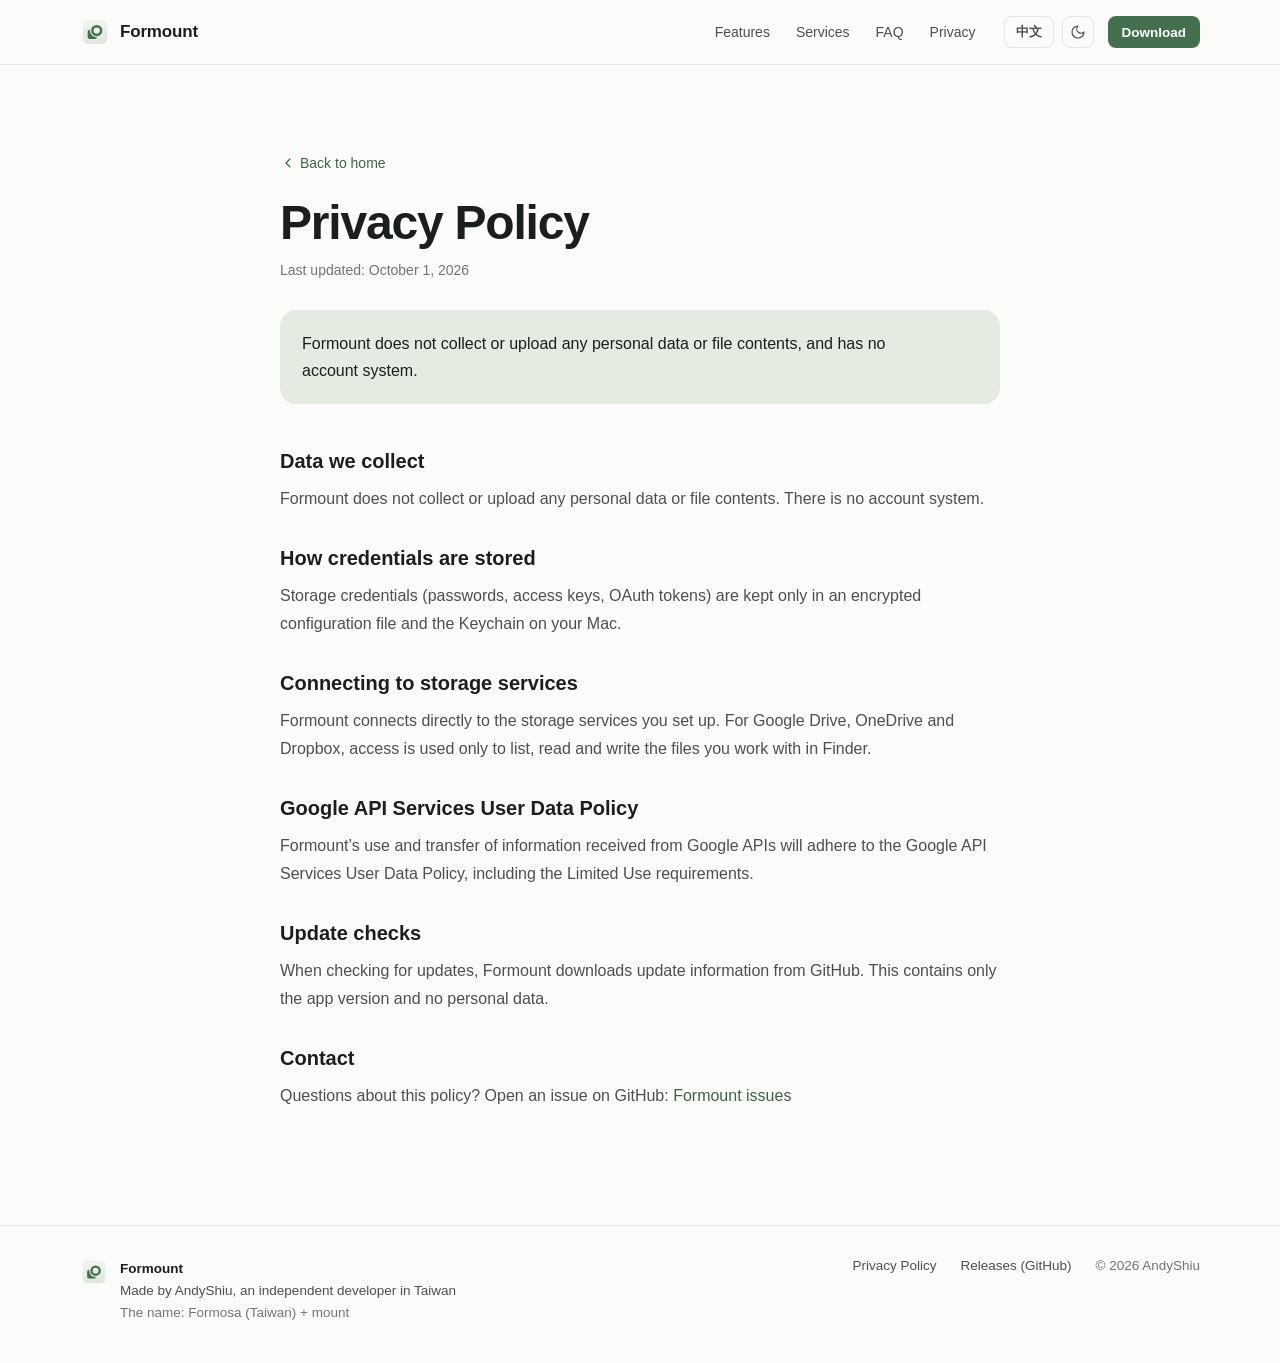
==== privacy.html @ 0ed60bf0 "更新官網" ====
<!doctype html>
<html lang="zh-Hant-TW">
<head>
<meta charset="utf-8">
<meta name="viewport" content="width=device-width, initial-scale=1">
<title>隱私權政策 — Formount</title>
<meta name="description" content="Formount 隱私權政策:不收集、不上傳任何個人資料或檔案內容。">
<link rel="canonical" href="https://formount.andyshiu.com/privacy.html">
<meta name="theme-color" content="#FBFCFA" media="(prefers-color-scheme: light)">
<meta name="theme-color" content="#111311" media="(prefers-color-scheme: dark)">
<link rel="icon" href="favicon.ico" sizes="any">
<link rel="icon" href="assets/appicon.svg" type="image/svg+xml">
<link rel="apple-touch-icon" href="assets/apple-touch-icon.png">
<link rel="stylesheet" href="styles.css?v=1790839336">
<script>
  try {
    var t = localStorage.getItem('formount-theme'); if (t === 'light' || t === 'dark') document.documentElement.dataset.theme = t;
  } catch (e) {}
</script>
<script src="site.js?v=1790839336" defer></script>
</head>
<body data-page="privacy">

<header class="nav pad">
  <div class="wrap nav-in">
    <a class="brand" href="./">
      <img class="light-only" src="assets/appicon.svg" alt=""><img class="dark-only" src="assets/appicon-dark.svg" alt="">
      <span>Formount</span>
    </a>
    <nav class="nav-links desktop-only">
      <a href="./#features" data-i18n="navFeatures">功能</a>
      <a href="./#services" data-i18n="navServices">支援服務</a>
      <a href="./#faq" data-i18n="navFaq">常見問題</a>
      <a href="privacy.html" data-i18n="navPrivacy">隱私權</a>
    </nav>
    <div class="nav-tools">
      <button class="tool" type="button" data-action="lang" data-i18n="langLabel">EN</button>
      <button class="tool square" type="button" data-action="theme" data-i18n-aria="themeLabel" aria-label="切換深淺色">
        <svg class="i light-only"><use href="assets/icons.svg#i-moon"/></svg>
        <svg class="i dark-only"><use href="assets/icons.svg#i-sun"/></svg>
      </button>
      <a class="nav-dl desktop-only" href="https://github.com/AndyShiu/Formount-releases/releases/latest/download/Formount.dmg" data-i18n="navDownload">下載</a>
    </div>
  </div>
</header>

<main class="privacy pad">
  <div class="privacy-in">
    <a class="back" href="./"><svg class="i"><use href="assets/icons.svg#i-chevron-left"/></svg><span data-i18n="pv.back">回到首頁</span></a>
    <h1 data-i18n="pv.title">隱私權政策</h1>
    <div class="updated" data-i18n="pv.updated">最後更新:2026 年 10 月 1 日</div>
    <div class="summary" data-i18n="pv.summary">Formount 不收集、不上傳任何個人資料或檔案內容,也沒有帳號系統。</div>
    <div class="pv-sections">
      <section><h2 data-i18n="pv.sections.0.h">我們收集的資料</h2><p data-i18n="pv.sections.0.b">Formount 不收集、不上傳任何個人資料或檔案內容;沒有帳號系統。</p></section>
      <section><h2 data-i18n="pv.sections.1.h">登入資料的儲存</h2><p data-i18n="pv.sections.1.b">儲存空間的登入資料(密碼、存取金鑰、OAuth token)只存在你 Mac 上的加密設定檔與鑰匙圈。</p></section>
      <section><h2 data-i18n="pv.sections.2.h">與儲存服務的連線</h2><p data-i18n="pv.sections.2.b">Formount 直接連到你自己設定的儲存服務。使用 Google 雲端硬碟、OneDrive、Dropbox 時,只用來列出、讀取、寫入你在 Finder 中操作的檔案。</p></section>
      <section><h2 data-i18n="pv.sections.3.h">Google API 服務使用者資料政策</h2><p data-i18n="pv.sections.3.b">Formount 對 Google 使用者資料的使用與轉移,遵守 Google API Services User Data Policy,包括「有限使用」(Limited Use)的規定。</p></section>
      <section><h2 data-i18n="pv.sections.4.h">檢查更新</h2><p data-i18n="pv.sections.4.b">檢查更新時會連到 GitHub 下載更新資訊,只包含 App 版本,不含個人資料。</p></section>
      <section>
        <h2 data-i18n="pv.contactH">聯絡方式</h2>
        <p><span data-i18n="pv.contactB">對這份政策有任何問題,請到 GitHub 開議題:</span> <a href="https://github.com/AndyShiu/Formount-releases/issues" data-i18n="pv.contactLink">Formount 議題回報</a></p>
      </section>
    </div>
  </div>
</main>

<footer class="foot pad">
  <div class="wrap foot-in">
    <div class="foot-brand">
      <img class="light-only" src="assets/appicon.svg" alt=""><img class="dark-only" src="assets/appicon-dark.svg" alt="">
      <div><b>Formount</b><span data-i18n="footBy">台灣獨立開發者 AndyShiu 製作</span><div class="muted" data-i18n="footName">名字來自 Formosa(福爾摩沙)+ mount(掛載)</div></div>
    </div>
    <div class="foot-links">
      <a href="privacy.html" data-i18n="footPrivacy">隱私權政策</a>
      <a href="https://github.com/AndyShiu/Formount-releases/releases" data-i18n="footRel">版本紀錄(GitHub)</a>
      <span>© 2026 AndyShiu</span>
    </div>
  </div>
</footer>

</body>
</html>
---- styles.css ----
/* Formount 官網。設計:docs/claude-design/website/handoff/README.md(數值以那裡為準)
   深淺色:跟隨系統,或以 <html data-theme="light|dark"> 手動指定(site.js) */

:root {
  --bg: #FBFCFA; --bg2: #F2F5F0; --card: #FFFFFF;
  --ink: #1B1F1C; --ink2: #4A514C; --ink3: #6F7671;
  --line: rgba(20,40,25,0.10);
  --ac: #44704F; --acSoft: #E4ECE2; --acText: #3A6344;
  --shadow: 0 30px 60px -24px rgba(30,50,35,0.30);
  --fwin: #FFFFFF; --fside: #EDEFEC; --fsel: rgba(0,0,0,0.075); --falt: #F5F6F4; --fline: rgba(0,0,0,0.08);
  /* 選單列面板(仿 macOS) */
  --mPanel: rgba(250,250,252,0.94); --mCard: #ffffff; --mLine: rgba(0,0,0,0.07);
  --mFg: #1d1d1f; --mFg2: rgba(60,60,67,0.72); --mFg3: rgba(60,60,67,0.45);
  --mFill: rgba(0,0,0,0.05); --mFillStrong: rgba(0,0,0,0.1); --mAccent: #44704F;
  --mGreen: #1f9e45; --mGreenSoft: rgba(40,167,69,0.13); --mBorder: rgba(0,0,0,0.12);
  color-scheme: light;
}

/* 深色:兩組選擇器內容相同(跟隨系統、手動指定) */
@media (prefers-color-scheme: dark) {
  :root:not([data-theme="light"]) {
    --bg: #111311; --bg2: #171A17; --card: #1D211E;
    --ink: #EEF1EE; --ink2: #B3BAB4; --ink3: #8A928C;
    --line: rgba(255,255,255,0.09);
    --ac: #5B8F66; --acSoft: #223127; --acText: #8BBE95;
    --shadow: 0 30px 60px -24px rgba(0,0,0,0.7);
    --fwin: #1E201F; --fside: #2A2D2B; --fsel: rgba(255,255,255,0.11); --falt: rgba(255,255,255,0.035); --fline: rgba(255,255,255,0.08);
    --mPanel: rgba(38,38,41,0.92); --mCard: #3a3a3d; --mLine: rgba(255,255,255,0.08);
    --mFg: #f5f5f7; --mFg2: rgba(235,235,245,0.62); --mFg3: rgba(235,235,245,0.38);
    --mFill: rgba(255,255,255,0.08); --mFillStrong: rgba(255,255,255,0.15); --mAccent: #5B8F66;
    --mGreen: #32d74b; --mGreenSoft: rgba(50,215,75,0.16); --mBorder: rgba(255,255,255,0.12);
    color-scheme: dark;
  }
}
:root[data-theme="dark"] {
  --bg: #111311; --bg2: #171A17; --card: #1D211E;
  --ink: #EEF1EE; --ink2: #B3BAB4; --ink3: #8A928C;
  --line: rgba(255,255,255,0.09);
  --ac: #5B8F66; --acSoft: #223127; --acText: #8BBE95;
  --shadow: 0 30px 60px -24px rgba(0,0,0,0.7);
  --fwin: #1E201F; --fside: #2A2D2B; --fsel: rgba(255,255,255,0.11); --falt: rgba(255,255,255,0.035); --fline: rgba(255,255,255,0.08);
  --mPanel: rgba(38,38,41,0.92); --mCard: #3a3a3d; --mLine: rgba(255,255,255,0.08);
  --mFg: #f5f5f7; --mFg2: rgba(235,235,245,0.62); --mFg3: rgba(235,235,245,0.38);
  --mFill: rgba(255,255,255,0.08); --mFillStrong: rgba(255,255,255,0.15); --mAccent: #5B8F66;
  --mGreen: #32d74b; --mGreenSoft: rgba(50,215,75,0.16); --mBorder: rgba(255,255,255,0.12);
  color-scheme: dark;
}

/* 依深淺色顯示對應的圖(截圖、App 圖示、切換按鈕)。隱藏的 lazy 圖片不會被下載 */
.dark-only { display: none !important; }
@media (prefers-color-scheme: dark) {
  :root:not([data-theme="light"]) .dark-only { display: block !important; }
  :root:not([data-theme="light"]) .light-only { display: none !important; }
}
:root[data-theme="dark"] .dark-only { display: block !important; }
:root[data-theme="dark"] .light-only { display: none !important; }

/* ---------- 基礎 ---------- */
* { box-sizing: border-box; }
html { scroll-behavior: smooth; scroll-padding-top: 72px; }
body {
  margin: 0; background: var(--bg); color: var(--ink);
  font-family: -apple-system, BlinkMacSystemFont, 'SF Pro Text', 'PingFang TC', 'Helvetica Neue', sans-serif;
  -webkit-font-smoothing: antialiased;
}
a { color: var(--acText); text-decoration: none; }
a:hover { text-decoration: underline; }
img { display: block; max-width: 100%; height: auto; }
h1, h2, h3, p { margin: 0; }
button { font: inherit; }

svg.i { width: 1em; height: 1em; flex: none; fill: none; stroke: currentColor; stroke-width: 1.75;
  stroke-linecap: round; stroke-linejoin: round; }

.pad { padding-left: clamp(20px, 5vw, 64px); padding-right: clamp(20px, 5vw, 64px); }
.wrap { max-width: 1120px; margin: 0 auto; }
.section { padding-top: clamp(72px, 9vw, 128px); padding-bottom: clamp(72px, 9vw, 128px); }
.alt { background: var(--bg2); }

.h2 { font-size: clamp(28px, 3.4vw, 46px); font-weight: 700; letter-spacing: -0.02em; line-height: 1.15; text-wrap: balance; }
.lead { font-size: clamp(16px, 1.35vw, 18px); line-height: 1.65; color: var(--ink2); text-wrap: pretty; }
.center { text-align: center; }
.head { max-width: 680px; margin: 0 auto; text-align: center; }
.eyebrow { font-size: 14px; font-weight: 600; color: var(--acText); }
.head .h2 { margin-top: 10px; }
.head .lead { margin-top: 16px; }

/* 桌面/手機(720px 為界) */
@media (max-width: 719px) { .desktop-only { display: none !important; } }
@media (min-width: 720px) { .mobile-only { display: none !important; } }

/* ---------- 導覽列 ---------- */
.nav { border-bottom: 1px solid var(--line); position: sticky; top: 0; z-index: 20;
  background: color-mix(in srgb, var(--bg) 86%, transparent); backdrop-filter: saturate(1.4) blur(16px);
  -webkit-backdrop-filter: saturate(1.4) blur(16px); }
.nav-in { height: 64px; display: flex; align-items: center; gap: 28px; }
.brand { display: flex; align-items: center; gap: 10px; margin-right: auto; color: var(--ink); }
.brand:hover { text-decoration: none; }
.brand img { width: 30px; height: 30px; }
.brand span { font-size: 17px; font-weight: 650; letter-spacing: -0.01em; }
.nav-links { display: flex; gap: 26px; font-size: 14px; }
.nav-links a { color: var(--ink2); }
.nav-links a:hover { color: var(--ink); text-decoration: none; }
.nav-tools { display: flex; align-items: center; gap: 8px; }
.tool { height: 32px; min-width: 32px; padding: 0 11px; border-radius: 8px; border: 1px solid var(--line);
  background: transparent; color: var(--ink2); font-size: 13px; font-weight: 600; cursor: pointer;
  display: flex; align-items: center; justify-content: center; }
.tool:hover { color: var(--ink); }
.tool.square { padding: 0; width: 32px; }
.tool svg.i { font-size: 16px; }
.nav-dl { margin-left: 6px; height: 32px; display: flex; align-items: center; padding: 0 14px; border-radius: 8px;
  background: var(--ac); color: #fff; font-size: 13.5px; font-weight: 600; }
.nav-dl:hover { text-decoration: none; filter: brightness(1.08); }

/* ---------- 下載按鈕 ---------- */
.dl { display: flex; flex-direction: column; align-items: flex-start; gap: 12px; }
.center .dl { align-items: center; }
.btn { display: inline-flex; align-items: center; gap: 10px; background: var(--ac); color: #fff; font-size: 17px;
  font-weight: 600; padding: 14px 26px; border-radius: 12px; }
.btn:hover { text-decoration: none; filter: brightness(1.08); }
.btn svg.i { font-size: 19px; }
.req { font-size: 13.5px; color: var(--ink3); }
.mcard { display: flex; align-items: center; gap: 14px; padding: 14px 16px; border-radius: 14px; background: var(--card);
  border: 1px solid var(--line); max-width: 440px; text-align: left; }
.center .mcard { margin: 0 auto; }
.mcard .ico { width: 40px; height: 40px; border-radius: 10px; background: var(--acSoft); color: var(--acText);
  display: flex; align-items: center; justify-content: center; flex: none; font-size: 22px; }
.mcard .txt { flex: 1; min-width: 0; }
.mcard .t1 { font-size: 15px; font-weight: 600; }
.mcard .t2 { font-size: 13px; line-height: 1.45; color: var(--ink2); margin-top: 2px; }
.mcard button { flex: none; height: 34px; padding: 0 12px; border-radius: 9px; border: none; background: var(--ac);
  color: #fff; font-size: 13px; font-weight: 600; cursor: pointer; }
.mreq { font-size: 12.5px; color: var(--ink3); margin-top: 10px; }

/* ---------- Hero ---------- */
.hero { padding-top: clamp(40px, 6vw, 96px); padding-bottom: clamp(40px, 6vw, 96px); }
.hero-in { max-width: 1200px; margin: 0 auto; display: flex; flex-wrap: wrap; align-items: center; gap: clamp(32px, 4vw, 56px); }
.hero-text { flex: 1 1 340px; min-width: 0; max-width: 470px; }
.hero-icon { width: clamp(64px, 6vw, 88px); height: auto; }
.hero h1 { font-size: clamp(34px, 4.4vw, 60px); font-weight: 700; letter-spacing: -0.025em; line-height: 1.12;
  margin-top: 24px; text-wrap: balance; }
.hero .lead { margin-top: 20px; }
.hero .dl, .hero .mcard { margin-top: 30px; }
.hero-art { flex: 1.4 1 420px; min-width: 0; position: relative; aspect-ratio: 100 / 88; }
.hero-art .finder-frame { position: absolute; left: 0; top: 0; width: 80%; }
.hero-art .shot { position: absolute; left: 21%; top: 25%; width: 79%; }
.hero-art .panel-slot { position: absolute; left: 0; top: 43%; width: 27%; }

/* ---------- 支援的服務 ---------- */
.svc-grid { display: grid; grid-template-columns: repeat(auto-fit, minmax(260px, 1fr)); gap: 20px;
  margin-top: clamp(40px, 4.5vw, 60px); align-items: start; }
.card { background: var(--card); border: 1px solid var(--line); border-radius: 18px; }
.svc { padding: 22px; display: flex; flex-direction: column; gap: 18px; }
.svc-group { font-size: 13px; font-weight: 600; color: var(--ink3); }
.svc-row { display: flex; gap: 14px; align-items: center; }
.tile { width: 40px; height: 40px; border-radius: 11px; color: #fff; display: flex; align-items: center;
  justify-content: center; flex: none; font-size: 21px; background: oklch(0.63 0.14 var(--h)); }
.svc-name { font-size: 16px; font-weight: 600; }
.svc-desc { font-size: 13.5px; line-height: 1.45; color: var(--ink2); margin-top: 1px; }

/* ---------- 核心賣點 ---------- */
.features { display: flex; flex-direction: column; gap: clamp(80px, 10vw, 140px); }
.feature { display: flex; flex-wrap: wrap; align-items: center; gap: clamp(32px, 5vw, 72px); }
.feature.reverse { flex-direction: row-reverse; }
.feature-text { flex: 1 1 300px; min-width: 0; max-width: 420px; }
.feature-art { flex: 1.5 1 420px; min-width: 0; }
.h3 { font-size: clamp(26px, 2.8vw, 38px); font-weight: 700; letter-spacing: -0.02em; line-height: 1.2; }
.feature-text p { font-size: clamp(16px, 1.3vw, 18px); line-height: 1.7; color: var(--ink2); margin-top: 16px; text-wrap: pretty; }
.checks { list-style: none; padding: 0; margin: 20px 0 0; display: flex; flex-direction: column; gap: 14px; }
.checks li { display: flex; gap: 12px; align-items: flex-start; font-size: clamp(15.5px, 1.25vw, 17px);
  line-height: 1.6; color: var(--ink2); text-wrap: pretty; }
.checks svg.i { font-size: 18px; color: var(--acText); margin-top: 4px; stroke-width: 2.2; }

/* ---------- Finder 示意視窗(全部以 em 等比縮放,基準 = 寬度 × 1.5%) ---------- */
.finder-frame { aspect-ratio: 16 / 10; border-radius: clamp(8px, 1vw, 14px); border: 1px solid var(--line);
  box-shadow: var(--shadow); overflow: hidden; container-type: inline-size; }
.feature .finder-frame { border-radius: clamp(10px, 1.2vw, 16px); box-shadow: none; }
.finder { width: 100%; height: 100%; display: flex; font-size: 1.5cqi; line-height: 1.3; color: var(--ink);
  background: var(--fwin); overflow: hidden; }
.f-side { width: 24%; flex: none; background: var(--fside); border-right: 1px solid var(--fline); display: flex;
  flex-direction: column; padding: 1.1em 0.7em; gap: 0.15em; min-width: 0; }
.f-lights { display: flex; gap: 0.55em; padding: 0 0.4em 1.4em; }
.f-lights i { width: 0.95em; height: 0.95em; border-radius: 50%; }
.f-cap { font-size: 0.82em; font-weight: 600; color: var(--ink3); padding: 0 0.6em 0.3em; }
.f-cap.loc { padding-top: 1em; }
.f-item { display: flex; align-items: center; gap: 0.55em; padding: 0.32em 0.6em; border-radius: 0.45em;
  white-space: nowrap; overflow: hidden; }
.f-item span { overflow: hidden; text-overflow: ellipsis; }
.f-item svg.i { width: 1.15em; height: 1.15em; color: var(--acText); }
.f-item.muted svg.i { color: var(--ink2); }
.f-item.sel { background: var(--fsel); font-weight: 600; }
.f-main { flex: 1; min-width: 0; display: flex; flex-direction: column; }
.f-bar { height: 3.6em; flex: none; display: flex; align-items: center; gap: 0.9em; padding: 0 1.1em;
  border-bottom: 1px solid var(--fline); color: var(--ink2); }
.f-bar svg.i { width: 1.3em; height: 1.3em; }
.f-bar .fwd { color: var(--ink3); }
.f-title { font-weight: 700; font-size: 1.05em; white-space: nowrap; color: var(--ink); }
.f-tools { margin-left: auto; display: flex; gap: 1em; }
.f-tools svg.i { width: 1.2em; height: 1.2em; }
.f-cols, .f-row { display: grid; grid-template-columns: minmax(0, 1fr) 2.2em 8.5em 5em; gap: 0 0.8em; white-space: nowrap; }
.f-cols { padding: 0.45em 1.1em; font-size: 0.85em; color: var(--ink3); border-bottom: 1px solid var(--fline); }
.f-rows { display: flex; flex-direction: column; padding: 0.3em 0.5em; }
.f-row { align-items: center; padding: 0.42em 0.6em; border-radius: 0.4em; }
.f-row:nth-child(even) { background: var(--falt); }
.f-name { display: flex; align-items: center; gap: 0.6em; min-width: 0; }
.f-name span { overflow: hidden; text-overflow: ellipsis; }
.f-folder { width: 1.35em; height: 1.05em; flex: none; border-radius: 0.18em; background: #5DA8E8; border-top: 0.2em solid #4A93D6; }
.f-file { width: 1.05em; height: 1.3em; flex: none; border-radius: 0.15em; background: var(--fwin); border: 1px solid var(--ink3);
  display: flex; align-items: flex-end; overflow: hidden; }
.f-file::after { content: ""; width: 100%; height: 0.32em; background: var(--c); }
.f-state { display: flex; align-items: center; justify-content: center; color: var(--ink3); }
.f-state svg.i { width: 1.15em; height: 1.15em; }
.f-ring { width: 1em; height: 1em; border-radius: 50%; background: conic-gradient(var(--ac) 0 48%, var(--fline) 48% 100%);
  display: flex; align-items: center; justify-content: center; }
.f-ring::after { content: ""; width: 0.6em; height: 0.6em; border-radius: 50%; background: var(--fwin); }
.f-meta { color: var(--ink2); }
.f-size { color: var(--ink2); text-align: right; }
.f-status { margin-top: auto; border-top: 1px solid var(--fline); padding: 0.5em 1.1em; font-size: 0.82em; color: var(--ink3); white-space: nowrap; }

/* ---------- 選單列面板(原生寬 360px,由 site.js 依容器寬度縮放) ---------- */
.panel-scale { width: 360px; }
.mb { width: 360px; border-radius: 16px; background: var(--mPanel); border: 1px solid var(--mBorder); overflow: hidden;
  box-shadow: 0 24px 60px -12px rgba(0,0,0,.28), 0 0 0 0.5px rgba(0,0,0,.06);
  font-size: 13px; line-height: 1.35; color: var(--mFg); text-align: left; }
.mb svg.i { flex: none; }
.mb-head { display: flex; align-items: center; gap: 12px; padding: 14px 12px 12px 16px; }
.mb-dot { width: 32px; height: 32px; border-radius: 16px; background: var(--mGreenSoft); color: var(--mGreen);
  display: flex; align-items: center; justify-content: center; flex: none; font-size: 17px; }
.mb-dot svg.i { stroke-width: 2; }
.mb-ht { flex: 1; min-width: 0; }
.mb-t1 { font-size: 14px; font-weight: 700; }
.mb-t2 { font-size: 12px; color: var(--mFg2); margin-top: 1px; }
.mb-btn { width: 28px; height: 28px; border-radius: 14px; display: flex; align-items: center; justify-content: center;
  color: var(--mFg2); font-size: 16px; }
.mb-body { padding: 0 8px 8px; }
.mb-cap { font-size: 11px; font-weight: 600; color: var(--mFg3); padding: 12px 10px 4px; }
.mb-cap:first-child { padding-top: 6px; }
.mb-conn { display: flex; align-items: center; gap: 10px; padding: 6px 8px; border-radius: 9px; }
.mb-conn:hover { background: var(--mFill); }
.mb-tile { width: 26px; height: 26px; border-radius: 7px; background: oklch(0.63 0.14 var(--h)); color: #fff;
  display: flex; align-items: center; justify-content: center; flex: none; font-size: 14px; }
.mb-ct { flex: 1; min-width: 0; }
.mb-name { font-weight: 500; overflow: hidden; text-overflow: ellipsis; white-space: nowrap; }
.mb-st { display: flex; align-items: center; gap: 4px; font-size: 11.5px; color: var(--mFg2); }
.mb-st svg.i { font-size: 11px; color: var(--mGreen); stroke-width: 2; }
.mb-conn.paused .mb-st svg.i { color: var(--mFg3); }
.mb-folder { width: 26px; height: 26px; border-radius: 7px; display: flex; align-items: center; justify-content: center;
  color: var(--mFg2); font-size: 15px; }
.mb-switch { width: 30px; height: 18px; border-radius: 9px; background: var(--mAccent); position: relative; flex: none;
  border: none; padding: 0; cursor: pointer; transition: background .15s; }
.mb-switch::after { content: ""; position: absolute; top: 2px; left: 14px; width: 14px; height: 14px; border-radius: 7px;
  background: #fff; box-shadow: 0 1px 2px rgba(0,0,0,.3); transition: left .15s; }
.mb-switch[aria-checked="false"] { background: var(--mFillStrong); }
.mb-switch[aria-checked="false"]::after { left: 2px; }
.mb-tr { display: flex; gap: 10px; padding: 6px 8px; }
.mb-tr > svg.i { font-size: 14px; color: var(--mFg2); margin-top: 2px; }
.mb-tr-b { flex: 1; min-width: 0; }
.mb-fn { font-size: 12.5px; font-weight: 500; overflow: hidden; text-overflow: ellipsis; white-space: nowrap; }
.mb-bar { height: 3px; border-radius: 2px; background: var(--mFill); margin: 5px 0 4px; overflow: hidden; }
.mb-bar i { display: block; height: 100%; background: var(--mAccent); border-radius: 2px; }
.mb-meta { font-size: 11px; color: var(--mFg2); font-variant-numeric: tabular-nums; overflow: hidden; text-overflow: ellipsis; white-space: nowrap; }
.mb-done { display: flex; align-items: center; gap: 10px; padding: 5px 8px; }
.mb-done svg.i { font-size: 13px; color: var(--mGreen); stroke-width: 2; }
.mb-done .mb-fn { flex: 1; font-weight: 400; }
.mb-done .when { font-size: 11px; color: var(--mFg3); white-space: nowrap; }
.mb-foot { display: flex; align-items: center; gap: 6px; padding: 9px 12px 10px 16px; border-top: 1px solid var(--mLine); font-size: 12px; }
.mb-foot svg.i { font-size: 14px; color: var(--mFg2); }
.mb-foot .grow { flex: 1; color: var(--mFg2); }
.mb-foot .act { height: 24px; padding: 0 9px; border-radius: 7px; display: flex; align-items: center; font-weight: 500; }
.mb-foot .act.quiet { color: var(--mFg2); font-weight: 400; }

/* ---------- 選單列區塊 ---------- */
.panel-sec { display: flex; flex-wrap: wrap; align-items: center; justify-content: center; gap: clamp(40px, 6vw, 96px); }
.panel-sec-text { flex: 1 1 300px; min-width: 0; max-width: 460px; }
.panel-sec-text .lead { margin-top: 16px; line-height: 1.7; }
.states { display: grid; grid-template-columns: repeat(2, minmax(0, 1fr)); gap: 12px; margin-top: 28px; }
.state { display: flex; align-items: center; gap: 12px; padding: 12px 14px; border-radius: 12px; background: var(--card);
  border: 1px solid var(--line); font-size: 14.5px; font-weight: 500; }
.state i { width: 20px; height: 20px; flex: none; background: var(--ink);
  -webkit-mask: var(--m) center / contain no-repeat; mask: var(--m) center / contain no-repeat; }
.panel-sec .panel-slot { flex: 0 1 360px; min-width: 0; }

/* ---------- 三步驟 ---------- */
.steps { display: grid; grid-template-columns: repeat(auto-fit, minmax(240px, 1fr)); gap: clamp(20px, 3vw, 40px);
  margin-top: clamp(36px, 4vw, 56px); }
.step { display: flex; flex-direction: column; gap: 12px; }
.step-n { width: 36px; height: 36px; border-radius: 50%; background: var(--ac); color: #fff; font-size: 16px; font-weight: 700;
  display: flex; align-items: center; justify-content: center; }
.step-t { font-size: 19px; font-weight: 650; margin-top: 4px; }
.step-b { font-size: 15.5px; line-height: 1.65; color: var(--ink2); text-wrap: pretty; }
.step-shots { display: grid; grid-template-columns: repeat(auto-fit, minmax(300px, 1fr)); gap: clamp(20px, 3vw, 40px);
  margin-top: clamp(40px, 5vw, 64px); }
.step-shots figure { margin: 0; display: flex; flex-direction: column; gap: 8px; }
.step-shots figcaption { font-size: 13.5px; color: var(--ink3); text-align: center; }

/* ---------- 安全、私密 ---------- */
.sec-grid { display: grid; grid-template-columns: repeat(auto-fit, minmax(260px, 1fr)); gap: 20px; margin-top: clamp(36px, 4vw, 56px); }
.sec { padding: 26px; display: flex; flex-direction: column; gap: 12px; }
.sec-ico { width: 40px; height: 40px; border-radius: 11px; background: var(--acSoft); color: var(--acText);
  display: flex; align-items: center; justify-content: center; font-size: 21px; }
.sec-t { font-size: 18px; font-weight: 650; margin-top: 4px; }
.sec-b { font-size: 15px; line-height: 1.65; color: var(--ink2); text-wrap: pretty; }

/* ---------- 常見問題 ---------- */
.faq { max-width: 760px; margin: 0 auto; }
.faq-list { margin-top: clamp(32px, 4vw, 48px); border-top: 1px solid var(--line); }
.faq details { border-bottom: 1px solid var(--line); }
.faq summary { display: flex; align-items: center; gap: 16px; padding: 20px 2px; cursor: pointer; list-style: none;
  font-size: 17px; font-weight: 600; line-height: 1.45; }
.faq summary::-webkit-details-marker { display: none; }
.faq summary span { flex: 1; }
.faq summary svg.i { font-size: 20px; color: var(--ink3); transition: transform .2s; }
.faq details[open] summary svg.i { transform: rotate(180deg); }
.faq details p { font-size: 15.5px; line-height: 1.7; color: var(--ink2); padding: 0 40px 22px 2px; margin-top: -6px; text-wrap: pretty; }

/* ---------- 頁尾下載區與 Footer ---------- */
.cta-icon { width: clamp(72px, 7vw, 96px); height: auto; margin: 0 auto; }
.cta .h2 { margin-top: 24px; }
.cta .lead { max-width: 520px; margin: 14px auto 0; }
.cta .dl, .cta .mcard { margin-top: 30px; }
.foot { border-top: 1px solid var(--line); padding-top: 32px; padding-bottom: 40px; }
.foot-in { display: flex; flex-wrap: wrap; gap: 20px 40px; align-items: flex-start; justify-content: space-between; }
.foot-brand { display: flex; gap: 12px; align-items: flex-start; min-width: 0; flex: 1 1 320px;
  font-size: 13.5px; line-height: 1.6; color: var(--ink2); }
.foot-brand img { width: 28px; height: 28px; flex: none; }
.foot-brand b { color: var(--ink); font-weight: 600; display: block; }
.foot-brand .muted { color: var(--ink3); }
.foot-links { display: flex; flex-wrap: wrap; gap: 8px 24px; font-size: 13.5px; color: var(--ink3); }
.foot-links a { color: var(--ink2); }

/* ---------- 隱私權政策 ---------- */
.privacy { padding-top: clamp(48px, 7vw, 96px); padding-bottom: clamp(72px, 9vw, 120px); }
.privacy-in { max-width: 720px; margin: 0 auto; }
.back { display: inline-flex; align-items: center; gap: 4px; font-size: 14px; }
.back svg.i { font-size: 16px; }
.privacy h1 { font-size: clamp(32px, 4vw, 48px); font-weight: 700; letter-spacing: -0.025em; line-height: 1.15; margin-top: 20px; }
.updated { font-size: 14px; color: var(--ink3); margin-top: 12px; }
.summary { margin-top: 32px; padding: 20px 22px; border-radius: 16px; background: var(--acSoft); font-size: 16px; line-height: 1.7; text-wrap: pretty; }
.pv-sections { display: flex; flex-direction: column; gap: 32px; margin-top: 44px; }
.pv-sections h2 { font-size: 20px; font-weight: 650; line-height: 1.35; }
.pv-sections p { font-size: 16px; line-height: 1.75; color: var(--ink2); margin-top: 10px; text-wrap: pretty; }
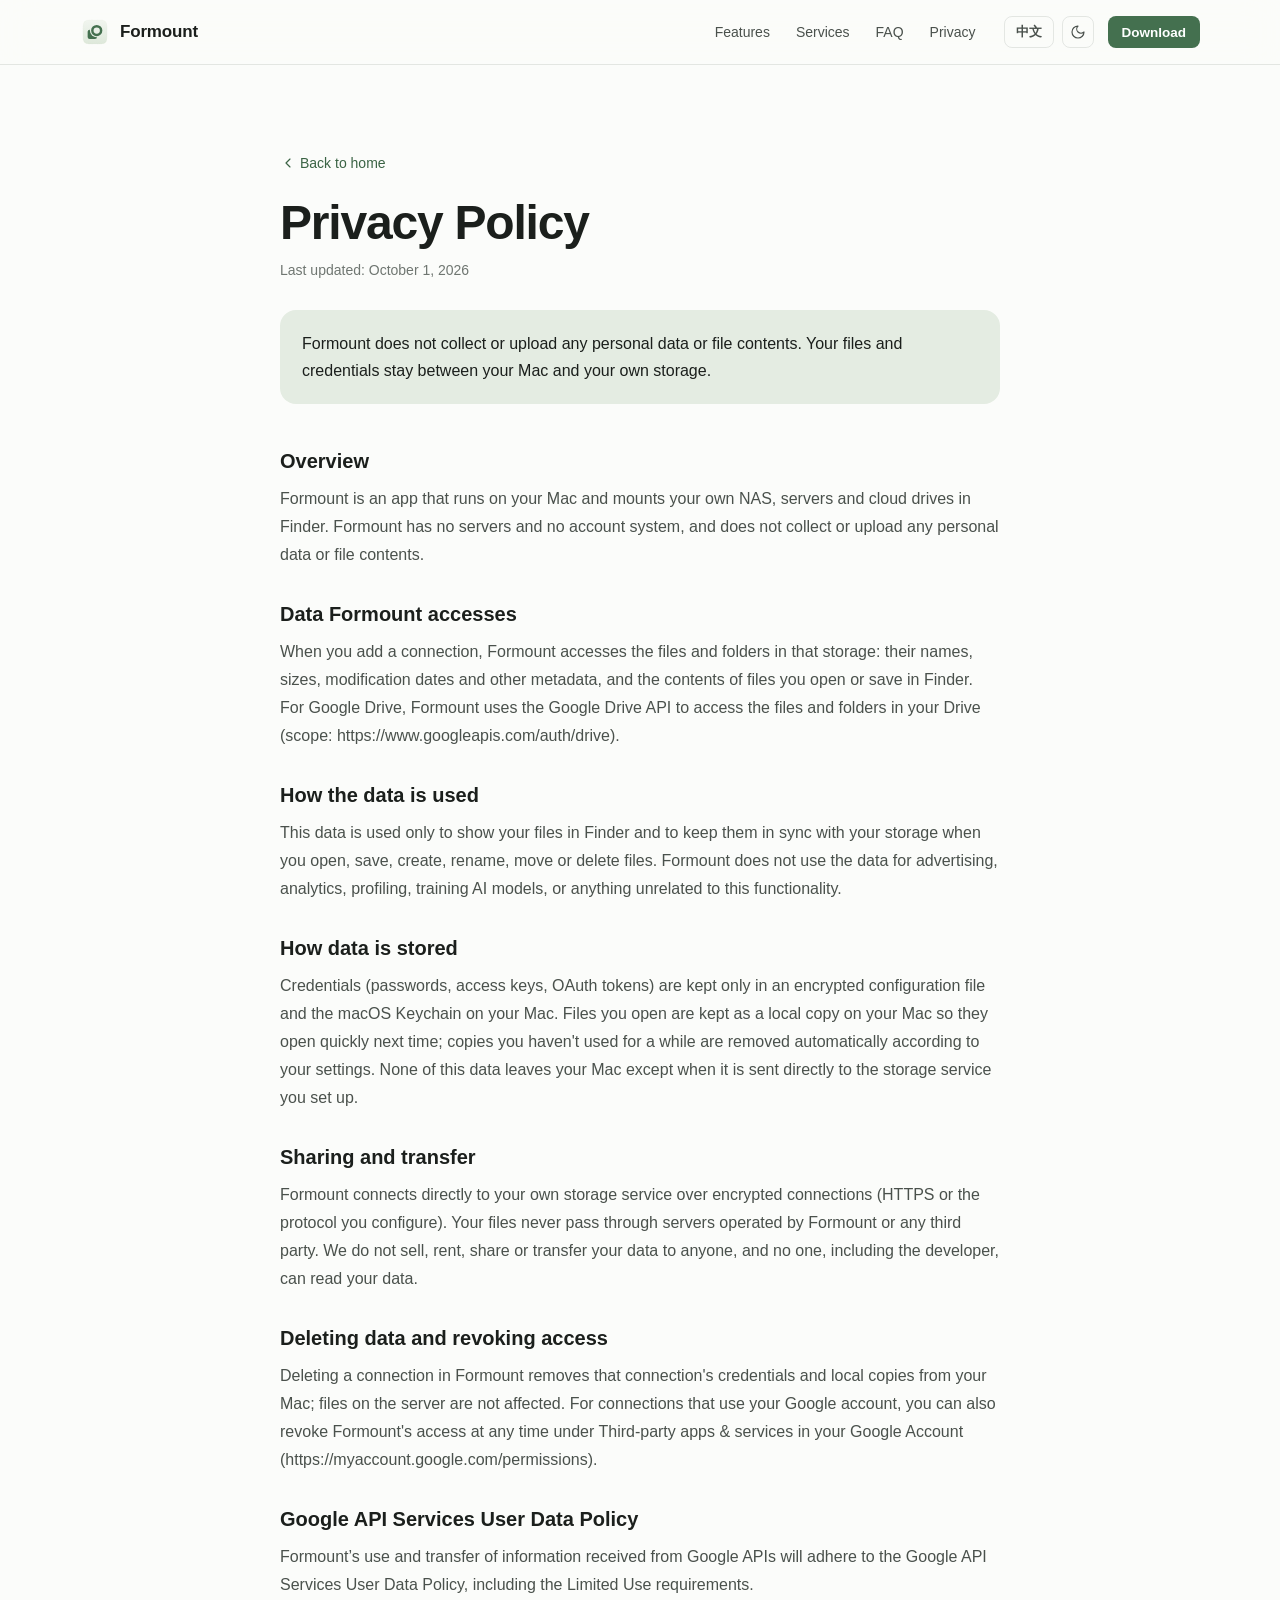
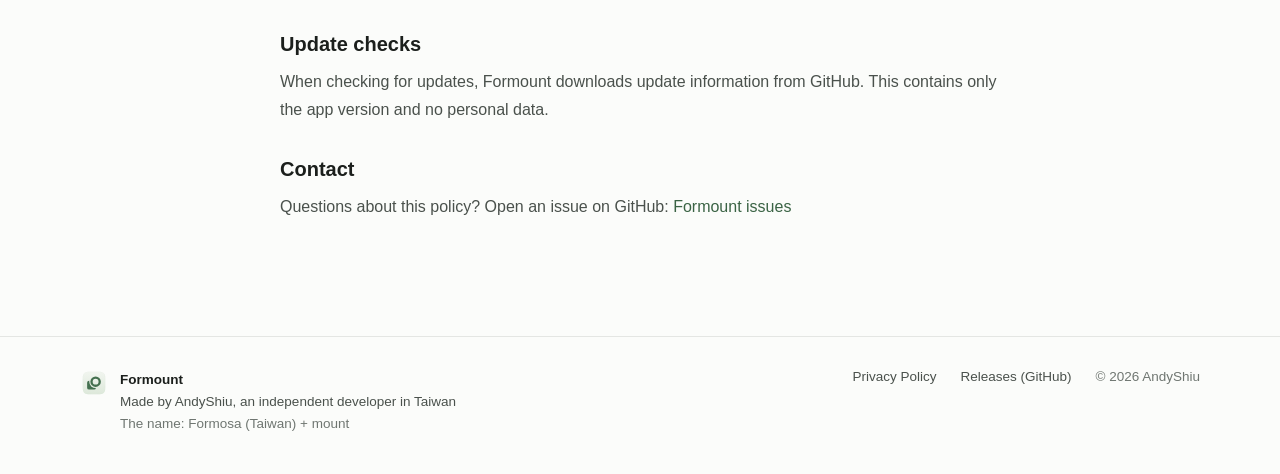
==== commit 4acc77c7: "更新官網" ====
--- a/privacy.html
+++ b/privacy.html
@@ -6,18 +6,17 @@
 <title>隱私權政策 — Formount</title>
 <meta name="description" content="Formount 隱私權政策:不收集、不上傳任何個人資料或檔案內容。">
 <link rel="canonical" href="https://formount.andyshiu.com/privacy.html">
-<meta name="theme-color" content="#FBFCFA" media="(prefers-color-scheme: light)">
-<meta name="theme-color" content="#111311" media="(prefers-color-scheme: dark)">
+<meta name="theme-color" content="#FBFCFA">
 <link rel="icon" href="favicon.ico" sizes="any">
 <link rel="icon" href="assets/appicon.svg" type="image/svg+xml">
 <link rel="apple-touch-icon" href="assets/apple-touch-icon.png">
-<link rel="stylesheet" href="styles.css?v=1790839336">
+<link rel="stylesheet" href="styles.css?v=1790843751">
 <script>
   try {
     var t = localStorage.getItem('formount-theme'); if (t === 'light' || t === 'dark') document.documentElement.dataset.theme = t;
   } catch (e) {}
 </script>
-<script src="site.js?v=1790839336" defer></script>
+<script src="site.js?v=1790843751" defer></script>
 </head>
 <body data-page="privacy">
 
@@ -49,13 +48,16 @@
     <a class="back" href="./"><svg class="i"><use href="assets/icons.svg#i-chevron-left"/></svg><span data-i18n="pv.back">回到首頁</span></a>
     <h1 data-i18n="pv.title">隱私權政策</h1>
     <div class="updated" data-i18n="pv.updated">最後更新:2026 年 10 月 1 日</div>
-    <div class="summary" data-i18n="pv.summary">Formount 不收集、不上傳任何個人資料或檔案內容,也沒有帳號系統。</div>
+    <div class="summary" data-i18n="pv.summary">Formount 不收集、不上傳任何個人資料或檔案內容。你的檔案與登入資料只存在你的 Mac 和你自己的儲存空間之間。</div>
     <div class="pv-sections">
-      <section><h2 data-i18n="pv.sections.0.h">我們收集的資料</h2><p data-i18n="pv.sections.0.b">Formount 不收集、不上傳任何個人資料或檔案內容;沒有帳號系統。</p></section>
-      <section><h2 data-i18n="pv.sections.1.h">登入資料的儲存</h2><p data-i18n="pv.sections.1.b">儲存空間的登入資料(密碼、存取金鑰、OAuth token)只存在你 Mac 上的加密設定檔與鑰匙圈。</p></section>
-      <section><h2 data-i18n="pv.sections.2.h">與儲存服務的連線</h2><p data-i18n="pv.sections.2.b">Formount 直接連到你自己設定的儲存服務。使用 Google 雲端硬碟、OneDrive、Dropbox 時,只用來列出、讀取、寫入你在 Finder 中操作的檔案。</p></section>
-      <section><h2 data-i18n="pv.sections.3.h">Google API 服務使用者資料政策</h2><p data-i18n="pv.sections.3.b">Formount 對 Google 使用者資料的使用與轉移,遵守 Google API Services User Data Policy,包括「有限使用」(Limited Use)的規定。</p></section>
-      <section><h2 data-i18n="pv.sections.4.h">檢查更新</h2><p data-i18n="pv.sections.4.b">檢查更新時會連到 GitHub 下載更新資訊,只包含 App 版本,不含個人資料。</p></section>
+      <section><h2 data-i18n="pv.sections.0.h">概要</h2><p data-i18n="pv.sections.0.b">Formount 是在你的 Mac 上執行的 App,把你自己的 NAS、伺服器和雲端硬碟掛載到 Finder。Formount 沒有伺服器、沒有帳號系統,也不收集、不上傳任何個人資料或檔案內容。</p></section>
+      <section><h2 data-i18n="pv.sections.1.h">Formount 存取的資料</h2><p data-i18n="pv.sections.1.b">你新增連線後,Formount 會存取那個儲存空間裡的檔案與資料夾:名稱、大小、修改時間等資訊,以及你在 Finder 中打開或儲存的檔案內容。使用 Google 雲端硬碟時,Formount 透過 Google Drive API 存取你雲端硬碟中的檔案與資料夾(範圍:https://www.googleapis.com/auth/drive)。</p></section>
+      <section><h2 data-i18n="pv.sections.2.h">資料的用途</h2><p data-i18n="pv.sections.2.b">這些資料只用來在 Finder 中顯示你的檔案,並在你打開、儲存、新增、重新命名、移動或刪除檔案時,與你的儲存空間同步。Formount 不會把資料用於廣告、分析、建立使用者輪廓、訓練 AI 模型,或任何與上述功能無關的用途。</p></section>
+      <section><h2 data-i18n="pv.sections.3.h">資料的儲存</h2><p data-i18n="pv.sections.3.b">登入資料(密碼、存取金鑰、OAuth token)只存在你 Mac 上的加密設定檔與 macOS 鑰匙圈。打開過的檔案會在你的 Mac 上保留一份本機複本,方便下次快速開啟;一段時間沒用的複本會依你的設定自動清除。這些資料都不會離開你的 Mac,除非是直接傳送給你自己設定的儲存服務。</p></section>
+      <section><h2 data-i18n="pv.sections.4.h">資料的分享與傳輸</h2><p data-i18n="pv.sections.4.b">Formount 直接透過加密連線(HTTPS 或你設定的協定)連到你自己的儲存服務,檔案不經過 Formount 或任何第三方的伺服器。我們不會出售、出租、分享或轉移你的資料給任何人,也沒有任何人(包括開發者)能讀取你的資料。</p></section>
+      <section><h2 data-i18n="pv.sections.5.h">刪除資料與撤銷存取</h2><p data-i18n="pv.sections.5.b">在 Formount 中刪除一組連線,會一併移除這台 Mac 上該連線的登入資料與本機複本;遠端的檔案不受影響。使用 Google 帳號登入的連線,也可以隨時到 Google 帳戶的「第三方應用程式與服務」(https://myaccount.google.com/permissions)撤銷 Formount 的存取權。</p></section>
+      <section><h2 data-i18n="pv.sections.6.h">Google API 服務使用者資料政策</h2><p data-i18n="pv.sections.6.b">Formount 對 Google 使用者資料的使用與轉移,遵守 Google API Services User Data Policy,包括「有限使用」(Limited Use)的規定。</p></section>
+      <section><h2 data-i18n="pv.sections.7.h">檢查更新</h2><p data-i18n="pv.sections.7.b">檢查更新時會連到 GitHub 下載更新資訊,只包含 App 版本,不含個人資料。</p></section>
       <section>
         <h2 data-i18n="pv.contactH">聯絡方式</h2>
         <p><span data-i18n="pv.contactB">對這份政策有任何問題,請到 GitHub 開議題:</span> <a href="https://github.com/AndyShiu/Formount-releases/issues" data-i18n="pv.contactLink">Formount 議題回報</a></p>
--- a/styles.css
+++ b/styles.css
@@ -1,5 +1,5 @@
 /* Formount 官網。設計:docs/claude-design/website/handoff/README.md(數值以那裡為準)
-   深淺色:跟隨系統,或以 <html data-theme="light|dark"> 手動指定(site.js) */
+   深淺色:預設淺色;訪客按切換後以 <html data-theme="dark"> 套用深色並記住(site.js) */
 
 :root {
   --bg: #FBFCFA; --bg2: #F2F5F0; --card: #FFFFFF;
@@ -13,25 +13,11 @@
   --mFg: #1d1d1f; --mFg2: rgba(60,60,67,0.72); --mFg3: rgba(60,60,67,0.45);
   --mFill: rgba(0,0,0,0.05); --mFillStrong: rgba(0,0,0,0.1); --mAccent: #44704F;
   --mGreen: #1f9e45; --mGreenSoft: rgba(40,167,69,0.13); --mBorder: rgba(0,0,0,0.12);
+  --mRed: #e0362c; --mRedSoft: rgba(224,54,44,0.1); --mGray: #8e8e93;
   color-scheme: light;
 }
 
-/* 深色:兩組選擇器內容相同(跟隨系統、手動指定) */
-@media (prefers-color-scheme: dark) {
-  :root:not([data-theme="light"]) {
-    --bg: #111311; --bg2: #171A17; --card: #1D211E;
-    --ink: #EEF1EE; --ink2: #B3BAB4; --ink3: #8A928C;
-    --line: rgba(255,255,255,0.09);
-    --ac: #5B8F66; --acSoft: #223127; --acText: #8BBE95;
-    --shadow: 0 30px 60px -24px rgba(0,0,0,0.7);
-    --fwin: #1E201F; --fside: #2A2D2B; --fsel: rgba(255,255,255,0.11); --falt: rgba(255,255,255,0.035); --fline: rgba(255,255,255,0.08);
-    --mPanel: rgba(38,38,41,0.92); --mCard: #3a3a3d; --mLine: rgba(255,255,255,0.08);
-    --mFg: #f5f5f7; --mFg2: rgba(235,235,245,0.62); --mFg3: rgba(235,235,245,0.38);
-    --mFill: rgba(255,255,255,0.08); --mFillStrong: rgba(255,255,255,0.15); --mAccent: #5B8F66;
-    --mGreen: #32d74b; --mGreenSoft: rgba(50,215,75,0.16); --mBorder: rgba(255,255,255,0.12);
-    color-scheme: dark;
-  }
-}
+/* 深色:只有訪客按切換按鈕才套用(預設淺色,不跟隨系統) */
 :root[data-theme="dark"] {
   --bg: #111311; --bg2: #171A17; --card: #1D211E;
   --ink: #EEF1EE; --ink2: #B3BAB4; --ink3: #8A928C;
@@ -43,15 +29,12 @@
   --mFg: #f5f5f7; --mFg2: rgba(235,235,245,0.62); --mFg3: rgba(235,235,245,0.38);
   --mFill: rgba(255,255,255,0.08); --mFillStrong: rgba(255,255,255,0.15); --mAccent: #5B8F66;
   --mGreen: #32d74b; --mGreenSoft: rgba(50,215,75,0.16); --mBorder: rgba(255,255,255,0.12);
+  --mRed: #ff453a; --mRedSoft: rgba(255,69,58,0.16); --mGray: #98989d;
   color-scheme: dark;
 }
 
 /* 依深淺色顯示對應的圖(截圖、App 圖示、切換按鈕)。隱藏的 lazy 圖片不會被下載 */
 .dark-only { display: none !important; }
-@media (prefers-color-scheme: dark) {
-  :root:not([data-theme="light"]) .dark-only { display: block !important; }
-  :root:not([data-theme="light"]) .light-only { display: none !important; }
-}
 :root[data-theme="dark"] .dark-only { display: block !important; }
 :root[data-theme="dark"] .light-only { display: none !important; }
 
@@ -210,7 +193,7 @@
 .f-file::after { content: ""; width: 100%; height: 0.32em; background: var(--c); }
 .f-state { display: flex; align-items: center; justify-content: center; color: var(--ink3); }
 .f-state svg.i { width: 1.15em; height: 1.15em; }
-.f-ring { width: 1em; height: 1em; border-radius: 50%; background: conic-gradient(var(--ac) 0 48%, var(--fline) 48% 100%);
+.f-ring { width: 1em; height: 1em; border-radius: 50%; background: conic-gradient(var(--ac) 0 calc(var(--p, 48) * 1%), var(--fline) 0 100%);
   display: flex; align-items: center; justify-content: center; }
 .f-ring::after { content: ""; width: 0.6em; height: 0.6em; border-radius: 50%; background: var(--fwin); }
 .f-meta { color: var(--ink2); }
@@ -278,7 +261,7 @@
   border: 1px solid var(--line); font-size: 14.5px; font-weight: 500; }
 .state i { width: 20px; height: 20px; flex: none; background: var(--ink);
   -webkit-mask: var(--m) center / contain no-repeat; mask: var(--m) center / contain no-repeat; }
-.panel-sec .panel-slot { flex: 0 1 360px; min-width: 0; }
+.panel-sec .panel-slot { flex: 0 1 360px; min-width: 0; align-self: center; }
 
 /* ---------- 三步驟 ---------- */
 .steps { display: grid; grid-template-columns: repeat(auto-fit, minmax(240px, 1fr)); gap: clamp(20px, 3vw, 40px);
@@ -339,3 +322,22 @@
 .pv-sections { display: flex; flex-direction: column; gap: 32px; margin-top: 44px; }
 .pv-sections h2 { font-size: 20px; font-weight: 650; line-height: 1.35; }
 .pv-sections p { font-size: 16px; line-height: 1.75; color: var(--ink2); margin-top: 10px; text-wrap: pretty; }
+
+/* ---------- 面板狀態(狀態格滑過時切換) ---------- */
+.mb-dot.alert { background: var(--mRedSoft); color: var(--mRed); }
+.mb-dot.pause { background: var(--mFill); color: var(--mGray); }
+.mb-conn.failed .mb-st svg.i { color: var(--mRed); }
+.mb-conn.failed .mb-st { color: var(--mRed); }
+.state { cursor: default; transition: border-color .2s, background-color .2s; outline: none; }
+.state:hover, .state:focus-visible, .state.active { border-color: color-mix(in srgb, var(--acText) 55%, transparent); background: var(--acSoft); }
+
+/* ---------- 動畫(site.js 在沒有「減少動態效果」時才加上 html.anim) ---------- */
+.anim .reveal { opacity: 0; transform: translateY(18px);
+  transition: opacity .7s ease, transform .8s cubic-bezier(.2, .7, .2, 1); transition-delay: var(--d, 0ms); }
+.anim .reveal.in { opacity: 1; transform: none; }
+.anim .hero-art .reveal { transform: translateY(26px) scale(.985); }
+.anim .hero-art .reveal.in { transform: none; }
+.mb-tr, .mb-done { animation: none; }
+.anim .mb-tr.enter, .anim .mb-done.enter { animation: mb-enter .45s ease both; }
+@keyframes mb-enter { from { opacity: 0; transform: translateY(-4px); } to { opacity: 1; transform: none; } }
+.anim .mb-bar i { transition: width .9s linear; }
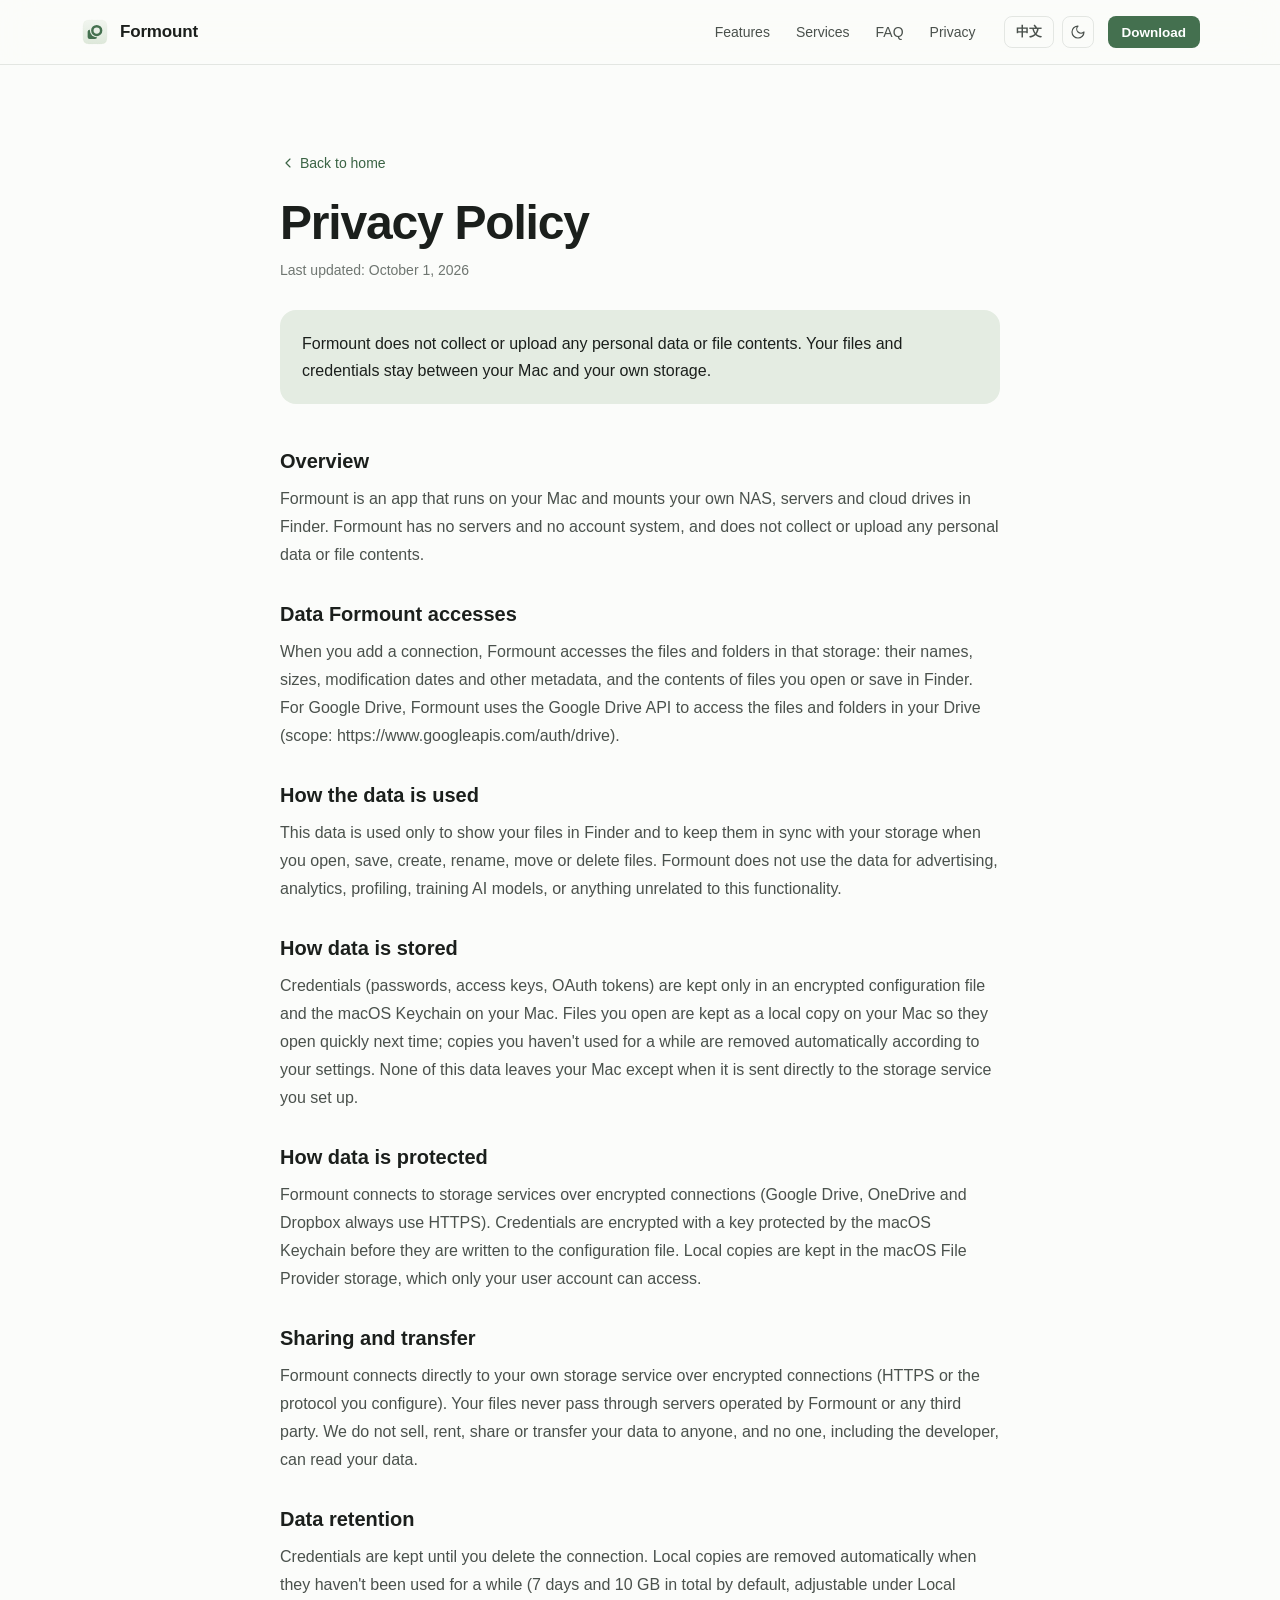
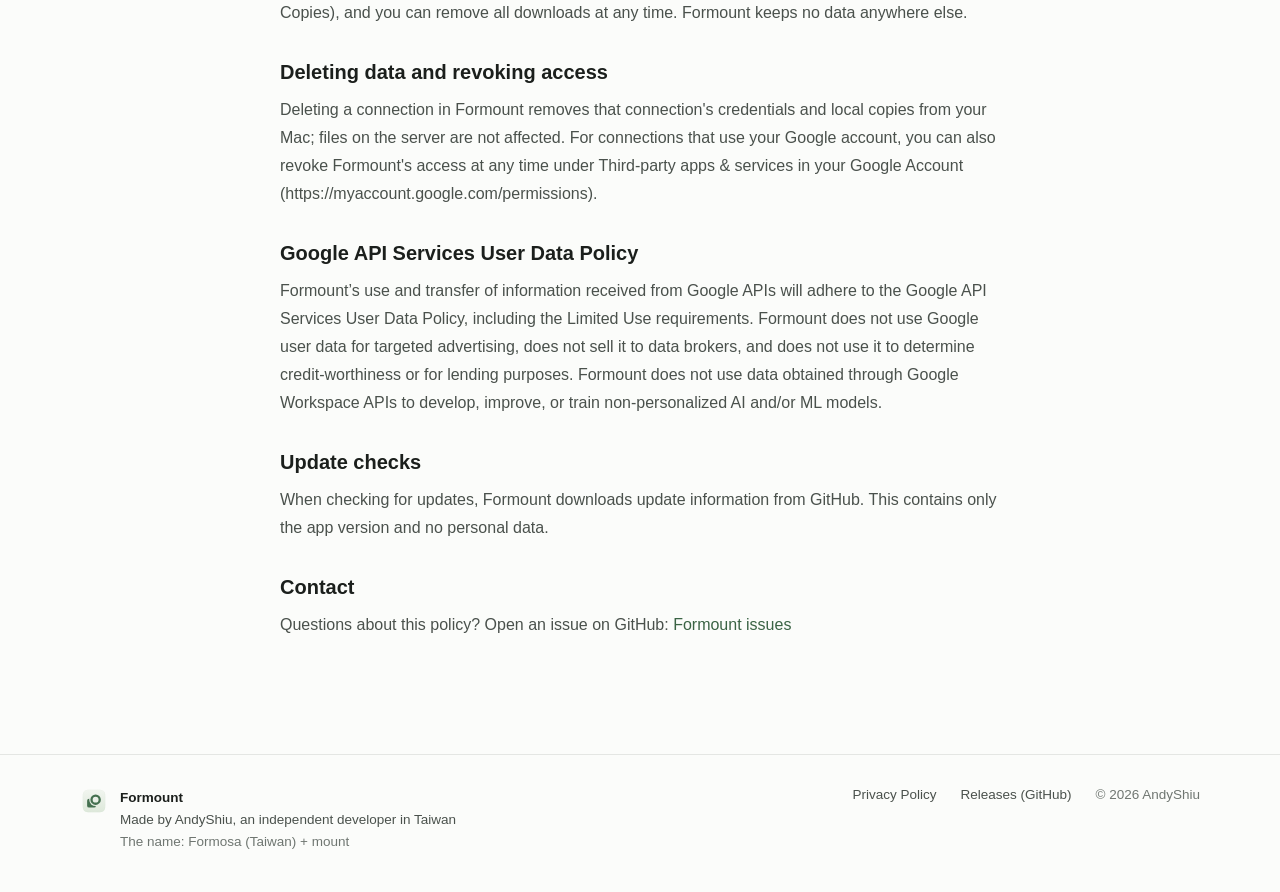
==== commit b787982d: "更新官網" ====
--- a/privacy.html
+++ b/privacy.html
@@ -10,13 +10,13 @@
 <link rel="icon" href="favicon.ico" sizes="any">
 <link rel="icon" href="assets/appicon.svg" type="image/svg+xml">
 <link rel="apple-touch-icon" href="assets/apple-touch-icon.png">
-<link rel="stylesheet" href="styles.css?v=1790843751">
+<link rel="stylesheet" href="styles.css?v=1790846955">
 <script>
   try {
     var t = localStorage.getItem('formount-theme'); if (t === 'light' || t === 'dark') document.documentElement.dataset.theme = t;
   } catch (e) {}
 </script>
-<script src="site.js?v=1790843751" defer></script>
+<script src="site.js?v=1790846955" defer></script>
 </head>
 <body data-page="privacy">
 
@@ -54,10 +54,12 @@
       <section><h2 data-i18n="pv.sections.1.h">Formount 存取的資料</h2><p data-i18n="pv.sections.1.b">你新增連線後,Formount 會存取那個儲存空間裡的檔案與資料夾:名稱、大小、修改時間等資訊,以及你在 Finder 中打開或儲存的檔案內容。使用 Google 雲端硬碟時,Formount 透過 Google Drive API 存取你雲端硬碟中的檔案與資料夾(範圍:https://www.googleapis.com/auth/drive)。</p></section>
       <section><h2 data-i18n="pv.sections.2.h">資料的用途</h2><p data-i18n="pv.sections.2.b">這些資料只用來在 Finder 中顯示你的檔案,並在你打開、儲存、新增、重新命名、移動或刪除檔案時,與你的儲存空間同步。Formount 不會把資料用於廣告、分析、建立使用者輪廓、訓練 AI 模型,或任何與上述功能無關的用途。</p></section>
       <section><h2 data-i18n="pv.sections.3.h">資料的儲存</h2><p data-i18n="pv.sections.3.b">登入資料(密碼、存取金鑰、OAuth token)只存在你 Mac 上的加密設定檔與 macOS 鑰匙圈。打開過的檔案會在你的 Mac 上保留一份本機複本,方便下次快速開啟;一段時間沒用的複本會依你的設定自動清除。這些資料都不會離開你的 Mac,除非是直接傳送給你自己設定的儲存服務。</p></section>
-      <section><h2 data-i18n="pv.sections.4.h">資料的分享與傳輸</h2><p data-i18n="pv.sections.4.b">Formount 直接透過加密連線(HTTPS 或你設定的協定)連到你自己的儲存服務,檔案不經過 Formount 或任何第三方的伺服器。我們不會出售、出租、分享或轉移你的資料給任何人,也沒有任何人(包括開發者)能讀取你的資料。</p></section>
-      <section><h2 data-i18n="pv.sections.5.h">刪除資料與撤銷存取</h2><p data-i18n="pv.sections.5.b">在 Formount 中刪除一組連線,會一併移除這台 Mac 上該連線的登入資料與本機複本;遠端的檔案不受影響。使用 Google 帳號登入的連線,也可以隨時到 Google 帳戶的「第三方應用程式與服務」(https://myaccount.google.com/permissions)撤銷 Formount 的存取權。</p></section>
-      <section><h2 data-i18n="pv.sections.6.h">Google API 服務使用者資料政策</h2><p data-i18n="pv.sections.6.b">Formount 對 Google 使用者資料的使用與轉移,遵守 Google API Services User Data Policy,包括「有限使用」(Limited Use)的規定。</p></section>
-      <section><h2 data-i18n="pv.sections.7.h">檢查更新</h2><p data-i18n="pv.sections.7.b">檢查更新時會連到 GitHub 下載更新資訊,只包含 App 版本,不含個人資料。</p></section>
+      <section><h2 data-i18n="pv.sections.4.h">資料的保護</h2><p data-i18n="pv.sections.4.b">Formount 與儲存服務之間使用加密連線(Google 雲端硬碟、OneDrive、Dropbox 一律使用 HTTPS)。登入資料以 macOS 鑰匙圈保護的金鑰加密後才寫入設定檔;本機複本存放在 macOS 的檔案提供者(File Provider)系統空間,只有你的使用者帳號能存取。</p></section>
+      <section><h2 data-i18n="pv.sections.5.h">資料的分享與傳輸</h2><p data-i18n="pv.sections.5.b">Formount 直接透過加密連線(HTTPS 或你設定的協定)連到你自己的儲存服務,檔案不經過 Formount 或任何第三方的伺服器。我們不會出售、出租、分享或轉移你的資料給任何人,也沒有任何人(包括開發者)能讀取你的資料。</p></section>
+      <section><h2 data-i18n="pv.sections.6.h">資料的保留期間</h2><p data-i18n="pv.sections.6.b">登入資料會保留到你刪除該連線為止。本機複本在一段時間沒有使用後會自動移除(預設 7 天、總量上限 10 GB,可在「本機複本」設定中調整),也可以隨時手動移除全部下載。Formount 不在其他地方保留任何資料。</p></section>
+      <section><h2 data-i18n="pv.sections.7.h">刪除資料與撤銷存取</h2><p data-i18n="pv.sections.7.b">在 Formount 中刪除一組連線,會一併移除這台 Mac 上該連線的登入資料與本機複本;遠端的檔案不受影響。使用 Google 帳號登入的連線,也可以隨時到 Google 帳戶的「第三方應用程式與服務」(https://myaccount.google.com/permissions)撤銷 Formount 的存取權。</p></section>
+      <section><h2 data-i18n="pv.sections.8.h">Google API 服務使用者資料政策</h2><p data-i18n="pv.sections.8.b">Formount 對 Google 使用者資料的使用與轉移,遵守 Google API Services User Data Policy,包括「有限使用」(Limited Use)的規定。Formount 不會將 Google 使用者資料用於指定目標廣告、轉售給資料仲介、判斷信用或放貸;也不會使用 Google Workspace API 取得的資料來開發、改善或訓練非個人化的 AI 或機器學習模型。</p></section>
+      <section><h2 data-i18n="pv.sections.9.h">檢查更新</h2><p data-i18n="pv.sections.9.b">檢查更新時會連到 GitHub 下載更新資訊,只包含 App 版本,不含個人資料。</p></section>
       <section>
         <h2 data-i18n="pv.contactH">聯絡方式</h2>
         <p><span data-i18n="pv.contactB">對這份政策有任何問題,請到 GitHub 開議題:</span> <a href="https://github.com/AndyShiu/Formount-releases/issues" data-i18n="pv.contactLink">Formount 議題回報</a></p>
